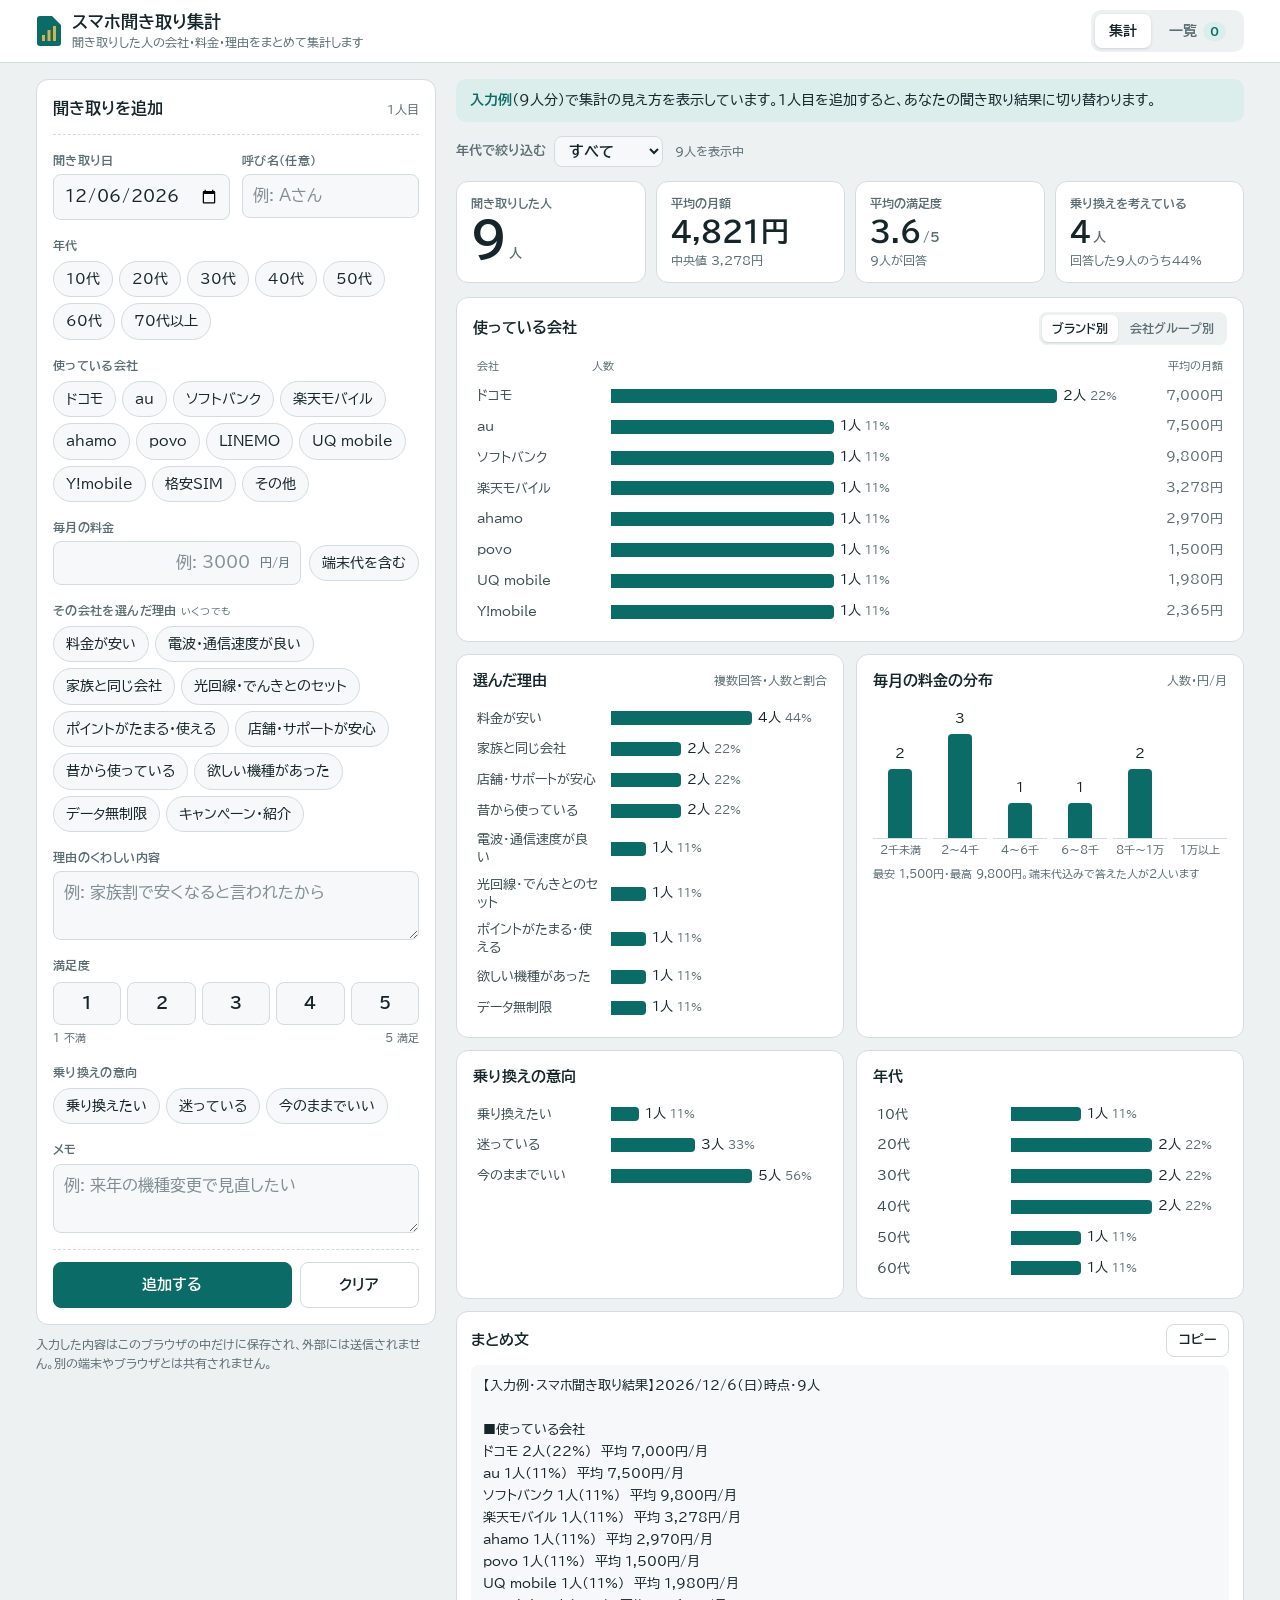
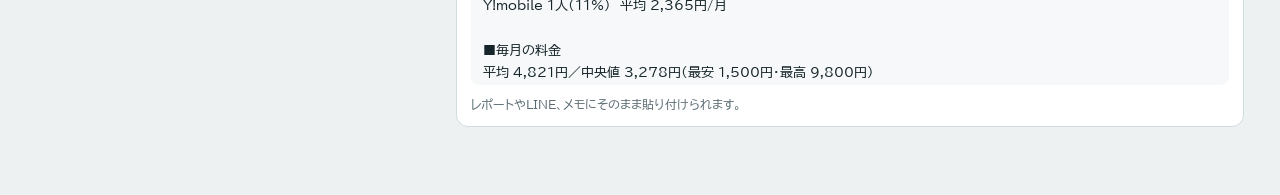
==== public/survey/index.html @ fa485106 "スマホ聞き取り集計ページを追加 聞き取りした人の会社・料金・選んだ理由・満足度・乗り換え意向を 1人ずつ記録し、会社別・理由別・料金分布などを集計するページ。 まとめ文と表計算用のコピーに対応。  C" ====
<!doctype html>
<html lang="ja">
<head>
<meta charset="utf-8">
<meta name="viewport" content="width=device-width, initial-scale=1, viewport-fit=cover">
<title>スマホ聞き取り集計</title>
<meta name="claude:viewport-fit-sides" content="cover">
<link rel="preconnect" href="https://fonts.googleapis.com">
<link rel="preconnect" href="https://fonts.gstatic.com" crossorigin>
<link href="https://fonts.googleapis.com/css2?family=BIZ+UDPGothic:wght@400;700&display=swap" rel="stylesheet">
<style>
  /* レイアウト: 左に聞き取り票（1人ずつ記入）、右に集計。スマホでは「入力・集計・一覧」を切り替え */
  :root {
    --bg: #edf1f2;
    --surface: #ffffff;
    --field: #f6f8f9;
    --ink: #16252a;
    --ink2: #3b4d53;
    --muted: #5b6d73;
    --line: #d2dcdf;
    --accent: #0b6b66;
    --accent-hover: #0f857f;
    --on-accent: #ffffff;
    --accent-soft: #dbeeec;
    --chip: #d6b24c;
    --danger: #b3261e;
    --on-danger: #ffffff;
    --shadow: rgba(10, 30, 35, 0.14);
    --font-body: "BIZ UDPGothic", "Hiragino Sans", "Hiragino Kaku Gothic ProN", "Yu Gothic UI", Meiryo, system-ui, sans-serif;
  }
  @media (prefers-color-scheme: dark) {
    :root:not([data-theme="light"]) {
      --bg: #0e1618;
      --surface: #162125;
      --field: #101a1d;
      --ink: #e2ebed;
      --ink2: #c0cfd2;
      --muted: #93a5aa;
      --line: #2a393e;
      --accent: #52c3b9;
      --accent-hover: #7bd6ce;
      --on-accent: #052421;
      --accent-soft: #173836;
      --chip: #c9a640;
      --danger: #ff8a80;
      --on-danger: #2a0705;
      --shadow: rgba(0, 0, 0, 0.45);
      color-scheme: dark;
    }
  }
  :root[data-theme="dark"] {
    --bg: #0e1618;
    --surface: #162125;
    --field: #101a1d;
    --ink: #e2ebed;
    --ink2: #c0cfd2;
    --muted: #93a5aa;
    --line: #2a393e;
    --accent: #52c3b9;
    --accent-hover: #7bd6ce;
    --on-accent: #052421;
    --accent-soft: #173836;
    --chip: #c9a640;
    --danger: #ff8a80;
    --on-danger: #2a0705;
    --shadow: rgba(0, 0, 0, 0.45);
    color-scheme: dark;
  }

  * { box-sizing: border-box; }
  [hidden] { display: none !important; }
  html { -webkit-text-size-adjust: 100%; }
  body {
    margin: 0;
    background: var(--bg);
    color: var(--ink);
    font-family: var(--font-body);
    font-size: 15px;
    line-height: 1.6;
  }
  body::before {
    content: "";
    position: fixed;
    inset: 0 0 auto;
    height: env(safe-area-inset-top, 0px);
    z-index: 30;
    background: var(--surface);
  }
  button { font: inherit; cursor: pointer; }
  :focus-visible { outline: 2px solid var(--accent); outline-offset: 2px; }

  /* ヘッダー */
  .top {
    position: sticky;
    top: env(safe-area-inset-top, 0px);
    z-index: 20;
    background: var(--surface);
    border-bottom: 1px solid var(--line);
  }
  .top-in, .wrap {
    max-width: 1240px;
    margin: 0 auto;
    padding-left: max(16px, env(safe-area-inset-left, 0px));
    padding-right: max(16px, env(safe-area-inset-right, 0px));
  }
  .top-in { padding-block: 10px; display: flex; align-items: center; justify-content: space-between; flex-wrap: wrap; gap: 8px 16px; }
  .brand { display: flex; align-items: center; gap: 10px; min-width: 0; }
  .brand svg { width: 26px; height: 32px; flex: none; }
  h1 { font-size: 17px; margin: 0; line-height: 1.3; text-wrap: balance; }
  .brand p { margin: 0; font-size: 12px; color: var(--muted); }
  .tabs { display: flex; gap: 4px; padding: 4px; border-radius: 10px; background: var(--bg); }
  .tabs button {
    border: 0;
    background: transparent;
    color: var(--muted);
    font-size: 14px;
    font-weight: 700;
    padding: 6px 14px;
    border-radius: 7px;
    display: flex;
    align-items: center;
    gap: 6px;
  }
  .tabs button[aria-selected="true"] { background: var(--surface); color: var(--ink); box-shadow: 0 1px 3px var(--shadow); }
  .count { font-size: 12px; line-height: 1.6; padding: 0 7px; border-radius: 99px; background: var(--accent-soft); color: var(--accent); font-variant-numeric: tabular-nums; }

  /* 切り替え */
  .wrap { padding-block: 16px 48px; }
  .layout { display: grid; gap: 20px; grid-template-columns: minmax(0, 1fr); align-items: start; }
  .panel { display: none; min-width: 0; }
  body[data-view="form"] #p-form,
  body[data-view="stats"] #p-stats,
  body[data-view="list"] #p-list { display: block; }
  @media (min-width: 900px) {
    .layout { grid-template-columns: 400px minmax(0, 1fr); }
    #p-form { display: block; grid-row: 1 / span 2; }
    #tab-form { display: none; }
  }

  /* 聞き取り票 */
  .sheet {
    background: var(--surface);
    border: 1px solid var(--line);
    border-radius: 12px;
    padding: 16px;
    display: flex;
    flex-direction: column;
    gap: 16px;
  }
  .sheet-h { display: flex; align-items: baseline; justify-content: space-between; gap: 8px; padding-bottom: 12px; border-bottom: 1px dashed var(--line); }
  .sheet-h h2 { font-size: 16px; margin: 0; }
  .hint { font-size: 12px; color: var(--muted); }
  .editing { display: flex; align-items: center; gap: 8px; flex-wrap: wrap; padding: 8px 12px; border-radius: 8px; background: var(--accent-soft); font-size: 13px; }
  .row2 { display: grid; gap: 10px 12px; grid-template-columns: repeat(auto-fit, minmax(140px, 1fr)); }
  .f { display: flex; flex-direction: column; gap: 4px; min-width: 0; }
  .f > span, legend { font-size: 12px; font-weight: 700; color: var(--muted); letter-spacing: 0.03em; }
  legend small { font-weight: 400; margin-left: 4px; }
  input, select, textarea {
    font: inherit;
    font-size: 16px;
    color: var(--ink);
    background: var(--field);
    border: 1px solid var(--line);
    border-radius: 8px;
    padding: 8px 10px;
    width: 100%;
    min-width: 0;
  }
  textarea { resize: vertical; line-height: 1.6; }
  input::placeholder, textarea::placeholder { color: var(--muted); opacity: 0.75; }
  input:focus-visible, select:focus-visible, textarea:focus-visible { outline: 2px solid var(--accent); outline-offset: 0; border-color: var(--accent); }
  .unit { display: flex; align-items: center; flex: 1 1 150px; min-width: 0; background: var(--field); border: 1px solid var(--line); border-radius: 8px; }
  .unit:focus-within { outline: 2px solid var(--accent); border-color: var(--accent); }
  .unit input { border: 0; background: transparent; text-align: right; font-variant-numeric: tabular-nums; }
  .unit input:focus-visible { outline: none; }
  .unit i { font-style: normal; font-size: 12px; color: var(--muted); padding-right: 10px; white-space: nowrap; }
  .fee-row { display: flex; flex-wrap: wrap; align-items: center; gap: 8px; }

  fieldset { border: 0; margin: 0; padding: 0; min-width: 0; }
  legend { padding: 0; margin-bottom: 6px; }
  .chip-row { display: flex; flex-wrap: wrap; gap: 6px; }
  .chip { position: relative; display: inline-flex; }
  .chip input { position: absolute; inset: 0; width: 100%; height: 100%; opacity: 0; margin: 0; cursor: pointer; }
  .chip span {
    display: inline-flex;
    align-items: center;
    gap: 4px;
    padding: 6px 12px;
    border-radius: 99px;
    border: 1px solid var(--line);
    background: var(--field);
    font-size: 14px;
    user-select: none;
  }
  .chip input:checked + span { background: var(--accent); border-color: var(--accent); color: var(--on-accent); }
  .multi .chip input:checked + span::before, .chip.check input:checked + span::before { content: "✓"; font-size: 12px; }
  .chip input:focus-visible + span { outline: 2px solid var(--accent); outline-offset: 2px; }
  .sat-row { display: grid; grid-template-columns: repeat(5, minmax(0, 1fr)); gap: 6px; }
  .sat-row .chip span { width: 100%; justify-content: center; border-radius: 8px; padding: 8px 0; font-size: 16px; font-weight: 700; font-variant-numeric: tabular-nums; }
  .sat-scale { display: flex; justify-content: space-between; font-size: 11px; color: var(--muted); margin-top: 4px; }

  .form-act { display: grid; grid-template-columns: 2fr 1fr; gap: 8px; padding-top: 12px; border-top: 1px dashed var(--line); }
  .btn {
    border: 1px solid var(--line);
    background: var(--surface);
    color: var(--ink);
    font-size: 15px;
    font-weight: 700;
    padding: 10px 14px;
    border-radius: 8px;
    white-space: nowrap;
  }
  .btn.primary { background: var(--accent); border-color: var(--accent); color: var(--on-accent); }
  .btn.small { font-size: 13px; padding: 5px 12px; }
  .btn.confirm { background: var(--danger); border-color: var(--danger); color: var(--on-danger); }
  .btn:disabled { opacity: 0.5; cursor: not-allowed; }
  .tiny { margin: 10px 0 0; font-size: 12px; color: var(--muted); }

  /* 集計 */
  .note { display: flex; align-items: center; flex-wrap: wrap; gap: 8px 12px; margin-bottom: 14px; padding: 10px 14px; border-radius: 10px; background: var(--accent-soft); font-size: 14px; }
  .note b { color: var(--accent); }
  .filters { display: flex; flex-wrap: wrap; align-items: center; gap: 8px 12px; margin-bottom: 14px; }
  .filters label { display: flex; align-items: center; gap: 8px; font-size: 13px; font-weight: 700; color: var(--muted); }
  .filters select { width: auto; padding: 6px 10px; font-size: 15px; }
  .kpis { display: grid; gap: 10px; grid-template-columns: repeat(4, minmax(0, 1fr)); margin-bottom: 14px; }
  @media (max-width: 640px) { .kpis { grid-template-columns: repeat(2, minmax(0, 1fr)); } }
  .kpi { background: var(--surface); border: 1px solid var(--line); border-radius: 12px; padding: 12px 14px; display: flex; flex-direction: column; gap: 2px; min-width: 0; }
  .kpi > span { font-size: 12px; font-weight: 700; color: var(--muted); }
  .kpi b { font-size: 28px; line-height: 1.2; font-weight: 700; }
  .kpi b small { font-size: 13px; color: var(--muted); margin-left: 2px; }
  .kpi.hero b { font-size: 48px; line-height: 1.05; }
  .kpi > small { font-size: 12px; color: var(--muted); }

  .cards { display: grid; gap: 12px; grid-template-columns: repeat(2, minmax(0, 1fr)); }
  @media (max-width: 760px) { .cards { grid-template-columns: minmax(0, 1fr); } }
  .card { background: var(--surface); border: 1px solid var(--line); border-radius: 12px; padding: 14px 16px 16px; min-width: 0; }
  .card.wide { grid-column: 1 / -1; }
  .card-h { display: flex; align-items: center; justify-content: space-between; flex-wrap: wrap; gap: 6px 12px; margin-bottom: 12px; }
  .card-h h2 { font-size: 15px; margin: 0; }
  .seg { display: flex; padding: 3px; gap: 2px; border-radius: 8px; background: var(--bg); }
  .seg button { border: 0; background: transparent; color: var(--muted); font-size: 12px; font-weight: 700; padding: 4px 10px; border-radius: 6px; }
  .seg button[aria-pressed="true"] { background: var(--surface); color: var(--ink); box-shadow: 0 1px 2px var(--shadow); }

  /* 横棒グラフ */
  .bars { display: flex; flex-direction: column; gap: 4px; }
  .bar-row {
    display: grid;
    grid-template-columns: minmax(5.5em, 9.5em) minmax(0, 1fr);
    align-items: center;
    gap: 10px;
    padding: 3px 4px;
    border-radius: 6px;
    font-size: 13px;
  }
  .bars.has-x .bar-row { grid-template-columns: minmax(5.5em, 9.5em) minmax(0, 1fr) 6.5em; }
  .bar-row:hover, .bar-row:focus-visible { background: var(--bg); }
  .bar-row:hover .bf, .bar-row:focus-visible .bf { background: var(--accent-hover); }
  .bl { color: var(--ink2); overflow-wrap: anywhere; line-height: 1.35; }
  .bt { display: flex; align-items: center; gap: 6px; min-width: 0; }
  .bf { height: 14px; min-width: 2px; border-radius: 0 4px 4px 0; background: var(--accent); flex: none; }
  .bv { font-variant-numeric: tabular-nums; white-space: nowrap; color: var(--ink); }
  .bv small { color: var(--muted); margin-left: 4px; }
  .bx { text-align: right; font-variant-numeric: tabular-nums; color: var(--muted); white-space: nowrap; }
  .bars-head { display: grid; grid-template-columns: minmax(5.5em, 9.5em) minmax(0, 1fr) 6.5em; gap: 10px; padding: 0 4px 4px; font-size: 11px; color: var(--muted); }
  .bars-head span:last-child { text-align: right; }
  .bl .sub { display: none; font-size: 11px; color: var(--muted); font-variant-numeric: tabular-nums; }
  @media (max-width: 560px) {
    .bars.has-x .bar-row, .bars-head { grid-template-columns: minmax(5.5em, 8em) minmax(0, 1fr); }
    .bx, .bars-head span:last-child { display: none; }
    .bl .sub { display: block; }
  }
  .none { font-size: 13px; color: var(--muted); margin: 4px 0; }

  /* 縦棒（料金の分布） */
  .cols { display: grid; grid-template-columns: repeat(6, minmax(0, 1fr)); gap: 6px; }
  .col { display: flex; flex-direction: column; align-items: stretch; border-radius: 6px; padding-top: 2px; }
  .col:hover, .col:focus-visible { background: var(--bg); }
  .col:hover .cf, .col:focus-visible .cf { background: var(--accent-hover); }
  .cplot { height: 132px; display: flex; flex-direction: column; justify-content: flex-end; align-items: center; gap: 4px; border-bottom: 1px solid var(--line); }
  .cv { font-size: 13px; font-variant-numeric: tabular-nums; }
  .cf { width: min(24px, 70%); border-radius: 4px 4px 0 0; background: var(--accent); }
  .cl { font-size: 11px; color: var(--muted); text-align: center; padding: 4px 0 2px; line-height: 1.3; font-variant-numeric: tabular-nums; }
  .axis-note { margin: 6px 0 0; font-size: 11px; color: var(--muted); }

  .textbox { margin-top: 12px; background: var(--surface); border: 1px solid var(--line); border-radius: 12px; padding: 12px 14px; }
  .tb-h { display: flex; align-items: center; justify-content: space-between; gap: 8px; }
  .tb-h h2 { font-size: 15px; margin: 0; }
  #report {
    margin: 8px 0 0;
    padding: 10px 12px;
    border-radius: 8px;
    background: var(--field);
    font-family: var(--font-body);
    font-size: 13px;
    line-height: 1.7;
    font-variant-numeric: tabular-nums;
    white-space: pre-wrap;
    overflow-wrap: anywhere;
    max-height: 320px;
    overflow-y: auto;
  }
  .loading { opacity: 0.55; }

  /* 一覧 */
  .list-h { display: flex; flex-wrap: wrap; gap: 8px; margin-bottom: 12px; }
  .list-h input { flex: 1 1 220px; }
  #list { display: grid; gap: 10px; grid-template-columns: repeat(auto-fill, minmax(min(100%, 300px), 1fr)); }
  .item { background: var(--surface); border: 1px solid var(--line); border-radius: 12px; padding: 12px 14px; display: flex; flex-direction: column; gap: 6px; min-width: 0; }
  .item.active { border-color: var(--accent); box-shadow: 0 0 0 1px var(--accent); }
  .item-top { display: flex; flex-wrap: wrap; align-items: baseline; gap: 2px 10px; }
  .item-top b { font-size: 15px; overflow-wrap: anywhere; }
  .item-top span { font-size: 12px; color: var(--muted); }
  .item-co { font-size: 14px; overflow-wrap: anywhere; }
  .item-co b { font-size: 17px; font-variant-numeric: tabular-nums; }
  .item-co small { color: var(--muted); }
  .tags { display: flex; flex-wrap: wrap; gap: 4px; }
  .tag { font-size: 12px; padding: 1px 8px; border-radius: 99px; background: var(--accent-soft); color: var(--accent); }
  .item-memo { margin: 0; font-size: 13px; color: var(--ink2); overflow-wrap: anywhere; }
  .item-act { display: flex; align-items: center; justify-content: flex-end; gap: 8px; margin-top: 2px; padding-top: 8px; border-top: 1px dashed var(--line); }
  .item-act .meta { margin-right: auto; font-size: 12px; color: var(--muted); }
  .empty { padding: 28px 16px; text-align: center; color: var(--muted); background: var(--surface); border: 1px dashed var(--line); border-radius: 12px; }
  .empty b { display: block; color: var(--ink); margin-bottom: 4px; }

  /* ツールチップ・トースト */
  .tip {
    position: fixed;
    z-index: 50;
    pointer-events: none;
    background: var(--surface);
    color: var(--ink);
    border: 1px solid var(--line);
    box-shadow: 0 6px 20px var(--shadow);
    border-radius: 8px;
    padding: 6px 10px;
    font-size: 12px;
    max-width: 260px;
  }
  .tip b { display: block; font-size: 14px; }
  .tip span { color: var(--muted); }
  .toast {
    position: fixed;
    left: 50%;
    bottom: calc(24px + env(safe-area-inset-bottom, 0px));
    z-index: 40;
    max-width: calc(100% - 32px);
    padding: 10px 16px;
    border-radius: 8px;
    background: var(--ink);
    color: var(--surface);
    font-size: 14px;
    text-align: center;
    opacity: 0;
    transform: translate(-50%, 12px);
    transition: opacity 0.2s, transform 0.2s;
    pointer-events: none;
  }
  .toast.show { opacity: 1; transform: translate(-50%, 0); }
  @media (prefers-reduced-motion: reduce) {
    * { transition: none !important; scroll-behavior: auto !important; }
  }
</style>
</head>
<body data-view="form">
<header class="top">
  <div class="top-in">
    <div class="brand">
      <svg viewBox="0 0 26 32" aria-hidden="true">
        <path d="M1 4a3 3 0 0 1 3-3h12l9 9v18a3 3 0 0 1-3 3H4a3 3 0 0 1-3-3z" fill="var(--accent)"/>
        <rect x="6" y="20" width="3" height="6" fill="var(--chip)"/>
        <rect x="11.5" y="15" width="3" height="11" fill="var(--chip)"/>
        <rect x="17" y="11" width="3" height="15" fill="var(--chip)"/>
      </svg>
      <div>
        <h1>スマホ聞き取り集計</h1>
        <p>聞き取りした人の会社・料金・理由をまとめて集計します</p>
      </div>
    </div>
    <nav class="tabs" role="tablist" aria-label="表示の切り替え">
      <button type="button" id="tab-form" role="tab" aria-selected="true" data-view="form">入力</button>
      <button type="button" id="tab-stats" role="tab" aria-selected="false" data-view="stats">集計</button>
      <button type="button" id="tab-list" role="tab" aria-selected="false" data-view="list">一覧 <span class="count" id="listCount">0</span></button>
    </nav>
  </div>
</header>

<div class="wrap">
  <div class="layout">
    <section id="p-form" class="panel" aria-label="聞き取りの入力">
      <form id="form" class="sheet" autocomplete="off" novalidate>
        <div class="sheet-h"><h2 id="formTitle">聞き取りを追加</h2><span class="hint" id="formNo">1人目</span></div>
        <div class="editing" id="editing" hidden><span id="editingText">編集中</span><button type="button" class="btn small" id="cancelEdit">編集をやめる</button></div>
        <div class="row2">
          <label class="f"><span>聞き取り日</span><input type="date" id="a-date"></label>
          <label class="f"><span>呼び名（任意）</span><input id="a-nick" placeholder="例: Aさん"></label>
        </div>
        <fieldset id="q-age" data-single><legend>年代</legend><div class="chip-row"></div></fieldset>
        <fieldset id="q-company" data-single><legend>使っている会社</legend><div class="chip-row"></div></fieldset>
        <label class="f" id="otherWrap" hidden><span>会社名</span><input id="a-other" placeholder="例: IIJmio、mineo"></label>
        <div class="f"><span>毎月の料金</span>
          <div class="fee-row">
            <span class="unit"><input id="a-fee" inputmode="numeric" placeholder="例: 3000" aria-label="毎月の料金"><i>円/月</i></span>
            <label class="chip check"><input type="checkbox" id="a-dev"><span>端末代を含む</span></label>
          </div>
        </div>
        <fieldset id="q-reasons" class="multi"><legend>その会社を選んだ理由<small>いくつでも</small></legend><div class="chip-row"></div></fieldset>
        <label class="f"><span>理由のくわしい内容</span><textarea id="a-reasonText" rows="2" placeholder="例: 家族割で安くなると言われたから"></textarea></label>
        <fieldset id="q-sat" data-single><legend>満足度</legend><div class="sat-row"></div><div class="sat-scale"><span>1 不満</span><span>5 満足</span></div></fieldset>
        <fieldset id="q-intent" data-single><legend>乗り換えの意向</legend><div class="chip-row"></div></fieldset>
        <label class="f"><span>メモ</span><textarea id="a-memo" rows="2" placeholder="例: 来年の機種変更で見直したい"></textarea></label>
        <div class="form-act">
          <button type="submit" class="btn primary" id="submit">追加する</button>
          <button type="button" class="btn" id="reset">クリア</button>
        </div>
      </form>
      <p class="tiny" id="storeNote">保存先を確認しています…</p>
    </section>

    <section id="p-stats" class="panel" aria-label="集計">
      <div class="note" id="sampleNote" hidden><span><b>入力例</b>（9人分）で集計の見え方を表示しています。1人目を追加すると、あなたの聞き取り結果に切り替わります。</span></div>
      <div class="filters">
        <label for="fAge">年代で絞り込む
          <select id="fAge"><option value="">すべて</option></select>
        </label>
        <span class="hint" id="fNote"></span>
      </div>
      <div id="statsBody">
        <div class="kpis">
          <div class="kpi hero"><span>聞き取りした人</span><b><span id="kN">0</span><small>人</small></b></div>
          <div class="kpi"><span>平均の月額</span><b id="kAvg">–</b><small id="kMed">中央値 –</small></div>
          <div class="kpi"><span>平均の満足度</span><b id="kSat">–</b><small id="kSatN">5段階</small></div>
          <div class="kpi"><span>乗り換えを考えている</span><b id="kMove">–</b><small id="kMoveN">「乗り換えたい」「迷っている」</small></div>
        </div>
        <div class="cards">
          <article class="card wide">
            <div class="card-h">
              <h2>使っている会社</h2>
              <div class="seg" role="group" aria-label="会社のまとめ方">
                <button type="button" data-group="brand" aria-pressed="true">ブランド別</button>
                <button type="button" data-group="group" aria-pressed="false">会社グループ別</button>
              </div>
            </div>
            <div id="cCo" class="bars has-x"></div>
          </article>
          <article class="card">
            <div class="card-h"><h2>選んだ理由</h2><span class="hint">複数回答・人数と割合</span></div>
            <div id="cReason" class="bars"></div>
          </article>
          <article class="card">
            <div class="card-h"><h2>毎月の料金の分布</h2><span class="hint">人数・円/月</span></div>
            <div id="cFee" class="cols"></div>
            <p class="axis-note" id="feeNote"></p>
          </article>
          <article class="card">
            <div class="card-h"><h2>乗り換えの意向</h2></div>
            <div id="cIntent" class="bars"></div>
          </article>
          <article class="card">
            <div class="card-h"><h2>年代</h2></div>
            <div id="cAge" class="bars"></div>
          </article>
        </div>
      </div>
      <div class="textbox">
        <div class="tb-h"><h2>まとめ文</h2><button type="button" class="btn small" id="copyReport">コピー</button></div>
        <pre id="report"></pre>
        <p class="tiny">レポートやLINE、メモにそのまま貼り付けられます。</p>
      </div>
    </section>

    <section id="p-list" class="panel" aria-label="聞き取りの一覧">
      <div class="list-h">
        <input id="q" type="search" placeholder="会社・理由・メモで検索" aria-label="一覧を検索">
        <button type="button" class="btn" id="copyTsv">表計算用にコピー</button>
      </div>
      <div id="list"></div>
      <p class="tiny">「表計算用にコピー」は表示中の一覧をコピーします。Excelやスプレッドシートにそのまま貼り付けられます。</p>
    </section>
  </div>
</div>

<div class="tip" id="tip" hidden></div>
<div class="toast" id="toast" role="status" aria-live="polite"></div>

<script>
(() => {
  const K_LOCAL = "phoneSurvey.answers";

  const AGES = ["10代", "20代", "30代", "40代", "50代", "60代", "70代以上"];
  const COMPANIES = ["ドコモ", "au", "ソフトバンク", "楽天モバイル", "ahamo", "povo", "LINEMO", "UQ mobile", "Y!mobile", "格安SIM", "その他"];
  const NEEDS_NAME = ["格安SIM", "その他"];
  const GROUP_OF = {
    "ドコモ": "ドコモ系", "ahamo": "ドコモ系",
    "au": "au系", "povo": "au系", "UQ mobile": "au系",
    "ソフトバンク": "ソフトバンク系", "LINEMO": "ソフトバンク系", "Y!mobile": "ソフトバンク系",
    "楽天モバイル": "楽天モバイル",
  };
  const GROUP_NOTE = { "ドコモ系": "ドコモ・ahamo", "au系": "au・povo・UQ mobile", "ソフトバンク系": "ソフトバンク・LINEMO・Y!mobile" };
  const REASONS = ["料金が安い", "電波・通信速度が良い", "家族と同じ会社", "光回線・でんきとのセット", "ポイントがたまる・使える", "店舗・サポートが安心", "昔から使っている", "欲しい機種があった", "データ無制限", "キャンペーン・紹介"];
  const INTENTS = ["乗り換えたい", "迷っている", "今のままでいい"];
  const BUCKETS = [
    { max: 2000, label: "〜1,999円", short: "2千未満" },
    { max: 4000, label: "2,000〜3,999円", short: "2〜4千" },
    { max: 6000, label: "4,000〜5,999円", short: "4〜6千" },
    { max: 8000, label: "6,000〜7,999円", short: "6〜8千" },
    { max: 10000, label: "8,000〜9,999円", short: "8千〜1万" },
    { max: Infinity, label: "1万円以上", short: "1万以上" },
  ];
  const WEEK = "日月火水木金土";

  const $ = (s) => document.querySelector(s);
  const esc = (s) => String(s ?? "").replace(/[&<>"']/g, (c) => ({ "&": "&amp;", "<": "&lt;", ">": "&gt;", '"': "&quot;", "'": "&#39;" })[c]);
  const pad = (n) => String(n).padStart(2, "0");
  // 全角数字・カンマ・「円」などが混ざっていても数値として読む
  const half = (s) => String(s ?? "").replace(/[０-９．]/g, (c) => String.fromCharCode(c.charCodeAt(0) - 0xfee0));
  const num = (s) => { const n = parseFloat(half(s).replace(/[^\d.]/g, "")); return Number.isFinite(n) ? n : 0; };
  const yen = (n) => Math.round(n).toLocaleString("ja-JP") + "円";
  const pct = (n, total) => (total ? Math.round((n / total) * 100) : 0) + "%";
  const today = () => { const d = new Date(); return `${d.getFullYear()}-${pad(d.getMonth() + 1)}-${pad(d.getDate())}`; };
  const fmtDate = (s, withYear = true) => {
    const m = /^(\d{4})-(\d{2})-(\d{2})$/.exec(s || "");
    if (!m) return s || "";
    const d = new Date(+m[1], m[2] - 1, +m[3]);
    return `${withYear ? m[1] + "/" : ""}${+m[2]}/${+m[3]}（${WEEK[d.getDay()]}）`;
  };

  const blank = () => ({ id: "", date: today(), nick: "", age: "", company: "", companyOther: "", fee: "", devIncl: false, reasons: [], reasonText: "", sat: 0, intent: "", memo: "", createdAt: 0, updatedAt: 0 });
  // 共有データは信用しない: 形をそろえてから使う
  const norm = (a) => {
    const o = { ...blank(), ...(a && typeof a === "object" ? a : {}) };
    for (const k of ["id", "date", "nick", "age", "company", "companyOther", "fee", "reasonText", "intent", "memo"]) o[k] = String(o[k] ?? "");
    o.reasons = Array.isArray(o.reasons) ? o.reasons.filter((r) => typeof r === "string") : [];
    o.sat = Math.max(0, Math.min(5, Math.round(Number(o.sat) || 0)));
    o.devIncl = !!o.devIncl;
    o.createdAt = Number(o.createdAt) || 0;
    o.updatedAt = Number(o.updatedAt) || 0;
    return o;
  };
  const coName = (a) => (NEEDS_NAME.includes(a.company) && a.companyOther ? `${a.company}（${a.companyOther}）` : a.company);

  const SAMPLE = [
    { age: "20代", company: "楽天モバイル", fee: "3278", reasons: ["料金が安い", "データ無制限"], sat: 4, intent: "今のままでいい", reasonText: "動画をよく見るので無制限がいい" },
    { age: "40代", company: "ドコモ", fee: "8800", devIncl: true, reasons: ["電波・通信速度が良い", "家族と同じ会社"], sat: 3, intent: "迷っている" },
    { age: "30代", company: "ahamo", fee: "2970", reasons: ["料金が安い"], sat: 5, intent: "今のままでいい" },
    { age: "50代", company: "au", fee: "7500", reasons: ["光回線・でんきとのセット", "昔から使っている"], sat: 3, intent: "迷っている", reasonText: "セット割があるのでなかなか変えられない" },
    { age: "20代", company: "Y!mobile", fee: "2365", reasons: ["料金が安い", "店舗・サポートが安心"], sat: 4, intent: "今のままでいい" },
    { age: "60代", company: "ドコモ", fee: "5200", reasons: ["店舗・サポートが安心", "昔から使っている"], sat: 4, intent: "今のままでいい", reasonText: "わからないことを店で聞ける" },
    { age: "10代", company: "UQ mobile", fee: "1980", reasons: ["家族と同じ会社"], sat: 3, intent: "迷っている" },
    { age: "30代", company: "ソフトバンク", fee: "9800", devIncl: true, reasons: ["欲しい機種があった", "ポイントがたまる・使える"], sat: 2, intent: "乗り換えたい", reasonText: "端末代込みで高いので見直したい" },
    { age: "40代", company: "povo", fee: "1500", reasons: ["料金が安い"], sat: 4, intent: "今のままでいい" },
  ].map((a, i) => norm({ ...a, id: "sample" + i, date: today() }));

  // ── 保存先: claude.ai 上では共有データベース、それ以外はこのブラウザ ──
  let mode = "local";
  let col = null;
  let readOnly = false;
  let loaded = false;
  let answers = [];

  function readLocal() {
    try {
      const v = JSON.parse(localStorage.getItem(K_LOCAL));
      return Array.isArray(v) ? v.map(norm).filter((a) => a.id) : [];
    } catch (e) { return []; }
  }
  function writeLocal(list) {
    try { localStorage.setItem(K_LOCAL, JSON.stringify(list)); return true; } catch (e) { return false; }
  }
  function startLocal() {
    mode = "local";
    answers = readLocal();
    loaded = true;
    $("#storeNote").textContent = "入力した内容はこのブラウザの中だけに保存され、外部には送信されません。別の端末やブラウザとは共有されません。";
    renderAll();
  }
  async function connect() {
    const host = window.claude && typeof window.claude.use === "function";
    if (!host) { startLocal(); return; }
    let db = null;
    try { db = await window.claude.use("db"); } catch (e) { db = null; }
    if (!db) { startLocal(); return; }
    mode = "db";
    col = db.collection("answers");
    $("#storeNote").textContent = "入力した内容はこのページに保存されます。このページを共有した人も、同じ聞き取り結果を見たり追加したりできます。";
    col.onSnapshot(
      (snap) => {
        answers = snap.docs.filter((d) => d.exists).map((d) => norm({ ...d.data(), id: d.id }));
        loaded = true;
        renderAll();
      },
      () => {
        readOnly = true;
        loaded = true;
        renderAll();
        toast("データの読み込みが止まりました。ページを開き直してください");
      },
    );
  }

  async function put(a) {
    if (mode === "db") {
      const body = { ...a };
      delete body.id;
      const write = () => col.doc(a.id).set(body);
      try {
        await write();
      } catch (e) {
        if (e && e.code === "unavailable") {
          await new Promise((r) => setTimeout(r, 600 + Math.random() * 600));
          await write();
        } else {
          throw e;
        }
      }
      return;
    }
    const next = answers.filter((x) => x.id !== a.id).concat([a]);
    if (!writeLocal(next)) throw { code: "local" };
    answers = next;
    renderAll();
  }
  async function remove(id) {
    if (mode === "db") { await col.doc(id).delete(); return; }
    const next = answers.filter((x) => x.id !== id);
    if (!writeLocal(next)) throw { code: "local" };
    answers = next;
    renderAll();
  }
  function saveError(e) {
    const code = e && e.code;
    if (code === "invalid_argument" || code === "not_granted") {
      readOnly = true;
      renderAll();
      toast("このページでは追加・変更する権限がありません（見るだけ）");
    } else if (code === "quota_exceeded") {
      toast("保存できる件数の上限です。不要な聞き取りを削除してください");
    } else if (code === "local") {
      toast("このブラウザでは保存できません（プライベートモードなど）");
    } else {
      toast("保存できませんでした。少し待ってからもう一度押してください");
    }
  }

  // ── 入力フォーム ──
  const chip = (group, v, i, label = v) => `<label class="chip"><input type="checkbox" id="${group}-${i}" value="${esc(v)}"><span>${esc(label)}</span></label>`;
  $("#q-age .chip-row").innerHTML = AGES.map((v, i) => chip("age", v, i)).join("");
  $("#q-company .chip-row").innerHTML = COMPANIES.map((v, i) => chip("co", v, i)).join("");
  $("#q-reasons .chip-row").innerHTML = REASONS.map((v, i) => chip("rs", v, i)).join("");
  $("#q-sat .sat-row").innerHTML = [1, 2, 3, 4, 5].map((v, i) => chip("sat", String(v), i)).join("");
  $("#q-intent .chip-row").innerHTML = INTENTS.map((v, i) => chip("it", v, i)).join("");
  $("#fAge").innerHTML += AGES.map((v) => `<option>${v}</option>`).join("");

  const picked = (id) => [...document.querySelectorAll(`#${id} input:checked`)].map((c) => c.value);
  const setPicked = (id, values) => document.querySelectorAll(`#${id} input`).forEach((c) => { c.checked = values.includes(c.value); });
  let editingId = "";

  function readForm() {
    return {
      date: $("#a-date").value,
      nick: $("#a-nick").value.trim(),
      age: picked("q-age")[0] || "",
      company: picked("q-company")[0] || "",
      companyOther: $("#a-other").value.trim(),
      fee: $("#a-fee").value.trim() ? String(num($("#a-fee").value)) : "",
      devIncl: $("#a-dev").checked,
      reasons: picked("q-reasons"),
      reasonText: $("#a-reasonText").value.trim(),
      sat: Number(picked("q-sat")[0] || 0),
      intent: picked("q-intent")[0] || "",
      memo: $("#a-memo").value.trim(),
    };
  }
  function fillForm(a) {
    $("#a-date").value = a.date || today();
    $("#a-nick").value = a.nick;
    setPicked("q-age", [a.age]);
    setPicked("q-company", [a.company]);
    $("#a-other").value = a.companyOther;
    $("#a-fee").value = a.fee;
    $("#a-dev").checked = a.devIncl;
    setPicked("q-reasons", a.reasons);
    $("#a-reasonText").value = a.reasonText;
    setPicked("q-sat", a.sat ? [String(a.sat)] : []);
    setPicked("q-intent", [a.intent]);
    $("#a-memo").value = a.memo;
    syncOther();
  }
  function syncOther() {
    $("#otherWrap").hidden = !NEEDS_NAME.includes(picked("q-company")[0]);
  }
  function resetForm() {
    const keepDate = $("#a-date").value || today();
    editingId = "";
    fillForm({ ...blank(), date: keepDate });
    renderFormHead();
  }
  function renderFormHead() {
    const editing = answers.find((a) => a.id === editingId);
    if (editingId && !editing) editingId = "";
    $("#editing").hidden = !editingId;
    $("#formTitle").textContent = editingId ? "聞き取りを編集" : "聞き取りを追加";
    $("#submit").textContent = editingId ? "変更を保存" : "追加する";
    $("#formNo").textContent = editingId ? "" : `${answers.length + 1}人目`;
    if (editing) $("#editingText").textContent = `${editing.nick || "名前なし"}・${coName(editing) || "会社未回答"} を編集中`;
    $("#submit").disabled = readOnly;
  }

  const form = $("#form");
  form.addEventListener("change", (e) => {
    const fs = e.target.closest("fieldset[data-single]");
    if (fs && e.target.checked) fs.querySelectorAll("input").forEach((c) => { if (c !== e.target) c.checked = false; });
    if (e.target.closest("#q-company")) syncOther();
    if (e.target.id === "a-fee" && /[0-9０-９]/.test(e.target.value)) e.target.value = String(num(e.target.value));
  });
  form.addEventListener("submit", async (e) => {
    e.preventDefault();
    if (readOnly) { toast("このページでは追加・変更する権限がありません（見るだけ）"); return; }
    const v = readForm();
    if (!v.company && !v.fee) { toast("「使っている会社」か「毎月の料金」を入れてください"); return; }
    const now = Date.now();
    const old = answers.find((a) => a.id === editingId);
    const a = norm({
      ...v,
      id: old ? old.id : "a" + now.toString(36) + Math.random().toString(36).slice(2, 7),
      createdAt: old ? old.createdAt : now,
      updatedAt: now,
    });
    const btn = $("#submit");
    btn.disabled = true;
    try {
      await put(a);
      const wasEdit = !!old;
      resetForm();
      toast(wasEdit ? "変更を保存しました" : `追加しました（全${answers.length + (mode === "db" && !answers.some((x) => x.id === a.id) ? 1 : 0)}人）`);
      if (!wasEdit) window.scrollTo({ top: 0 });
    } catch (err) {
      saveError(err);
    } finally {
      btn.disabled = readOnly;
    }
  });
  $("#reset").addEventListener("click", resetForm);
  $("#cancelEdit").addEventListener("click", () => { resetForm(); renderList(); });

  // ── 集計 ──
  let groupMode = "brand";
  const ageFilter = () => $("#fAge").value;
  const showingSample = () => loaded && answers.length === 0;
  const source = () => {
    const base = showingSample() ? SAMPLE : answers;
    const age = ageFilter();
    return age ? base.filter((a) => a.age === age) : base;
  };

  function calc(list) {
    const n = list.length;
    const fees = list.map((a) => num(a.fee)).filter((f) => f > 0).sort((x, y) => x - y);
    const sum = fees.reduce((s, f) => s + f, 0);
    const avg = fees.length ? sum / fees.length : 0;
    const mid = fees.length >> 1;
    const med = fees.length ? (fees.length % 2 ? fees[mid] : (fees[mid - 1] + fees[mid]) / 2) : 0;
    const sats = list.map((a) => a.sat).filter((s) => s >= 1);
    const keyOf = (a) => (!a.company ? "未回答" : groupMode === "group" ? GROUP_OF[a.company] || a.company : a.company);
    const coMap = new Map();
    for (const a of list) {
      const k = keyOf(a);
      if (!coMap.has(k)) coMap.set(k, []);
      coMap.get(k).push(a);
    }
    const order = (k) => { const i = COMPANIES.indexOf(k); return i < 0 ? 99 : i; };
    const co = [...coMap.entries()].map(([key, rows]) => {
      const f = rows.map((a) => num(a.fee)).filter((x) => x > 0);
      const rc = REASONS.map((r) => [r, rows.filter((a) => a.reasons.includes(r)).length]).filter(([, c]) => c).sort((x, y) => y[1] - x[1]);
      const others = [...new Set(rows.map((a) => a.companyOther).filter(Boolean))];
      return { key, count: rows.length, feeAvg: f.length ? f.reduce((s, x) => s + x, 0) / f.length : 0, topReason: rc[0] ? rc[0][0] : "", others };
    }).sort((x, y) => y.count - x.count || (x.key === "未回答") - (y.key === "未回答") || order(x.key) - order(y.key));
    const reasons = REASONS.map((r) => ({ key: r, count: list.filter((a) => a.reasons.includes(r)).length })).filter((r) => r.count).sort((x, y) => y.count - x.count);
    const buckets = BUCKETS.map((b, i) => ({ ...b, count: fees.filter((f) => f < b.max && f >= (i ? BUCKETS[i - 1].max : 0)).length }));
    const intents = INTENTS.map((k) => ({ key: k, count: list.filter((a) => a.intent === k).length }));
    const ages = AGES.map((k) => ({ key: k, count: list.filter((a) => a.age === k).length }));
    return {
      n, fees, avg, med, co, reasons, buckets, intents, ages,
      sat: sats.length ? sats.reduce((s, x) => s + x, 0) / sats.length : 0,
      satN: sats.length,
      intentN: intents.reduce((s, x) => s + x.count, 0),
      move: intents[0].count + intents[1].count,
      devIncl: list.filter((a) => a.devIncl && num(a.fee) > 0).length,
    };
  }

  function barRows(rows, total, opts = {}) {
    const max = Math.max(1, ...rows.map((r) => r.count));
    return rows.map((r) => {
      const w = r.count / max;
      return `<div class="bar-row" tabindex="0" data-tv="${esc(`${r.count}人（${pct(r.count, total)}）`)}" data-tl="${esc(r.tip || r.key)}">
        <span class="bl">${esc(r.key)}${opts.x ? `<span class="sub">平均 ${esc(r.x)}</span>` : ""}</span>
        <span class="bt"><span class="bf" style="width:calc((100% - 5.5em) * ${w.toFixed(4)})"></span><span class="bv">${r.count}人<small>${pct(r.count, total)}</small></span></span>
        ${opts.x ? `<span class="bx">${esc(r.x)}</span>` : ""}
      </div>`;
    }).join("");
  }

  function renderStats() {
    const sample = showingSample();
    $("#sampleNote").hidden = !sample;
    $("#statsBody").classList.toggle("loading", !loaded);
    const list = source();
    const s = calc(list);
    const age = ageFilter();
    $("#fNote").textContent = loaded ? (age ? `${age}の ${s.n}人を表示中` : `${s.n}人を表示中`) : "読み込み中…";

    $("#kN").textContent = s.n;
    $("#kAvg").textContent = s.fees.length ? yen(s.avg) : "–";
    $("#kMed").textContent = s.fees.length ? `中央値 ${yen(s.med)}` : "料金の回答なし";
    $("#kSat").innerHTML = s.satN ? `${s.sat.toFixed(1)}<small>/5</small>` : "–";
    $("#kSatN").textContent = s.satN ? `${s.satN}人が回答` : "5段階";
    $("#kMove").innerHTML = s.intentN ? `${s.move}<small>人</small>` : "–";
    $("#kMoveN").textContent = s.intentN ? `回答した${s.intentN}人のうち${pct(s.move, s.intentN)}` : "「乗り換えたい」「迷っている」";

    $("#cCo").innerHTML = s.co.length
      ? `<div class="bars-head"><span>会社</span><span>人数</span><span>平均の月額</span></div>` + barRows(s.co.map((c) => ({
        ...c,
        x: c.feeAvg ? yen(c.feeAvg) : "–",
        tip: [c.key, GROUP_NOTE[c.key] && `（${GROUP_NOTE[c.key]}）`, c.others.length && `：${c.others.join("・")}`].filter(Boolean).join("")
          + (c.feeAvg ? ` / 平均 ${yen(c.feeAvg)}` : "") + (c.topReason ? ` / 多い理由: ${c.topReason}` : ""),
      })), s.n, { x: true })
      : `<p class="none">まだ回答がありません</p>`;
    $("#cReason").innerHTML = s.reasons.length ? barRows(s.reasons, s.n) : `<p class="none">理由の回答がありません</p>`;
    $("#cIntent").innerHTML = s.intentN ? barRows(s.intents, s.intentN) : `<p class="none">乗り換えの意向の回答がありません</p>`;
    $("#cAge").innerHTML = s.ages.some((x) => x.count) ? barRows(s.ages.filter((x) => x.count), s.n) : `<p class="none">年代の回答がありません</p>`;

    const bmax = Math.max(1, ...s.buckets.map((b) => b.count));
    $("#cFee").innerHTML = s.buckets.map((b) => `<div class="col" tabindex="0" data-tv="${b.count}人（${pct(b.count, s.fees.length)}）" data-tl="${esc(b.label)}">
        <div class="cplot"><span class="cv">${b.count || ""}</span><span class="cf" style="height:${Math.round((b.count / bmax) * 104)}px"></span></div>
        <div class="cl">${esc(b.short)}</div>
      </div>`).join("");
    $("#feeNote").textContent = s.fees.length
      ? `最安 ${yen(s.fees[0])}・最高 ${yen(s.fees[s.fees.length - 1])}${s.devIncl ? `。端末代込みで答えた人が${s.devIncl}人います` : ""}`
      : "料金の回答がありません";

    $("#report").textContent = report(list, s, sample);
  }

  function report(list, s, sample) {
    const age = ageFilter();
    const head = `【${sample ? "入力例・" : ""}スマホ聞き取り結果】${fmtDate(today())}時点・${s.n}人${age ? `（${age}）` : ""}`;
    if (!s.n) return `${head}\nまだ聞き取り結果がありません。`;
    const L = [head, "", "■使っている会社"];
    s.co.forEach((c) => L.push(`${c.key}${c.others.length ? `（${c.others.join("・")}）` : ""} ${c.count}人（${pct(c.count, s.n)}）${c.feeAvg ? `　平均 ${yen(c.feeAvg)}/月` : ""}`));
    if (s.fees.length) {
      L.push("", "■毎月の料金", `平均 ${yen(s.avg)}／中央値 ${yen(s.med)}（最安 ${yen(s.fees[0])}・最高 ${yen(s.fees[s.fees.length - 1])}）`);
      if (s.devIncl) L.push(`※端末代込みで答えた人 ${s.devIncl}人`);
    }
    if (s.reasons.length) {
      L.push("", "■選んだ理由（複数回答）");
      s.reasons.forEach((r, i) => L.push(`${i + 1}. ${r.key} ${r.count}人（${pct(r.count, s.n)}）`));
    }
    if (s.satN) L.push("", `■満足度 平均 ${s.sat.toFixed(1)}／5（${s.satN}人が回答）`);
    if (s.intentN) L.push("", "■乗り換えの意向", s.intents.map((x) => `${x.key} ${x.count}人`).join("・"));
    const voices = [...list].sort((x, y) => y.updatedAt - x.updatedAt).filter((a) => a.reasonText).slice(0, 5);
    if (voices.length) {
      L.push("", "■主な声");
      voices.forEach((a) => L.push(`・${a.reasonText}（${[a.age, coName(a)].filter(Boolean).join("・")}）`));
    }
    return L.join("\n");
  }

  // ── 一覧 ──
  const sorted = () => [...answers].sort((x, y) => (y.date || "").localeCompare(x.date || "") || y.createdAt - x.createdAt);
  function filtered() {
    const q = half($("#q").value).trim().toLowerCase();
    const rows = sorted();
    if (!q) return rows;
    return rows.filter((a) => half([a.nick, a.age, a.company, a.companyOther, a.reasonText, a.memo, a.intent, ...a.reasons].join(" ")).toLowerCase().includes(q));
  }
  function renderList() {
    $("#listCount").textContent = answers.length;
    const el = $("#list");
    if (!loaded) { el.innerHTML = `<div class="empty"><b>読み込み中…</b></div>`; return; }
    if (!answers.length) {
      el.innerHTML = `<div class="empty"><b>まだ聞き取り結果はありません</b>「入力」で会社や料金、理由を選んで「追加する」を押すと、ここに並びます。</div>`;
      return;
    }
    const rows = filtered();
    if (!rows.length) {
      el.innerHTML = `<div class="empty"><b>「${esc($("#q").value)}」に合う聞き取りはありません</b>別のことばで検索してください。</div>`;
      return;
    }
    el.innerHTML = rows.map((a) => `<article class="item${a.id === editingId ? " active" : ""}" data-id="${esc(a.id)}">
        <div class="item-top"><b>${esc(a.nick || "名前なし")}</b>${a.age ? `<span>${esc(a.age)}</span>` : ""}<span>${esc(fmtDate(a.date, false))}</span></div>
        <div class="item-co">${esc(coName(a) || "会社未回答")}${num(a.fee) ? `　<b>${yen(num(a.fee))}</b><small>/月${a.devIncl ? "（端末代込み）" : ""}</small>` : ""}</div>
        ${a.reasons.length ? `<div class="tags">${a.reasons.map((r) => `<span class="tag">${esc(r)}</span>`).join("")}</div>` : ""}
        ${a.reasonText ? `<p class="item-memo">「${esc(a.reasonText)}」</p>` : ""}
        ${a.memo ? `<p class="item-memo">メモ: ${esc(a.memo)}</p>` : ""}
        <div class="item-act">
          <span class="meta">${[a.sat ? `満足度 ${a.sat}/5` : "", a.intent].filter(Boolean).map(esc).join("・")}</span>
          ${readOnly ? "" : `<button type="button" class="btn small" data-del>削除</button><button type="button" class="btn small primary" data-edit>編集</button>`}
        </div>
      </article>`).join("");
  }

  $("#list").addEventListener("click", async (e) => {
    const btn = e.target.closest("button");
    const item = e.target.closest(".item");
    if (!btn || !item) return;
    const a = answers.find((x) => x.id === item.dataset.id);
    if (!a) return;
    if (btn.hasAttribute("data-edit")) {
      editingId = a.id;
      fillForm(a);
      renderFormHead();
      renderList();
      if (!wide.matches) setView("form");
      $("#p-form").scrollIntoView({ block: "start" });
    } else if (btn.hasAttribute("data-del")) {
      if (!arm(btn, "本当に削除")) return;
      try {
        await remove(a.id);
        if (editingId === a.id) resetForm();
        toast("削除しました");
      } catch (err) {
        saveError(err);
      }
    }
  });

  // 2回押しで確定するボタン（ダイアログの代わり）
  function arm(btn, label) {
    if (btn.classList.contains("confirm")) return true;
    const orig = btn.textContent;
    btn.classList.add("confirm");
    btn.textContent = label;
    setTimeout(() => { if (btn.isConnected) { btn.classList.remove("confirm"); btn.textContent = orig; } }, 3000);
    return false;
  }

  // ── コピー ──
  function copy(text, okMsg) {
    const fallback = () => {
      const ta = document.createElement("textarea");
      ta.value = text;
      ta.setAttribute("readonly", "");
      ta.style.cssText = "position:fixed;top:0;left:0;opacity:0";
      document.body.appendChild(ta);
      ta.select();
      let ok = false;
      try { ok = document.execCommand("copy"); } catch (e) { ok = false; }
      ta.remove();
      toast(ok ? okMsg : "コピーできませんでした。文字を長押しして選択してください");
    };
    if (navigator.clipboard && navigator.clipboard.writeText) navigator.clipboard.writeText(text).then(() => toast(okMsg), fallback);
    else fallback();
  }
  $("#copyReport").addEventListener("click", () => copy($("#report").textContent, "まとめ文をコピーしました"));
  $("#copyTsv").addEventListener("click", () => {
    const rows = filtered();
    if (!rows.length) { toast("コピーする聞き取りがありません"); return; }
    const cell = (v) => String(v ?? "").replace(/[\t\r\n]+/g, " ");
    const head = ["聞き取り日", "呼び名", "年代", "会社", "会社名", "月額（円）", "端末代込み", "選んだ理由", "理由のくわしい内容", "満足度", "乗り換えの意向", "メモ"];
    const body = rows.map((a) => [a.date, a.nick, a.age, a.company, a.companyOther, a.fee, a.devIncl ? "はい" : "", a.reasons.join("、"), a.reasonText, a.sat || "", a.intent, a.memo].map(cell).join("\t"));
    copy([head.join("\t"), ...body].join("\n"), `${rows.length}人分をコピーしました。表計算ソフトに貼り付けできます`);
  });

  // ── ツールチップ（グラフの棒） ──
  const tip = $("#tip");
  function showTip(el, x, y) {
    tip.innerHTML = "";
    const b = document.createElement("b");
    b.textContent = el.dataset.tv;
    const s = document.createElement("span");
    s.textContent = el.dataset.tl;
    tip.append(b, s);
    tip.hidden = false;
    const r = tip.getBoundingClientRect();
    const left = Math.min(Math.max(8, x + 12), innerWidth - r.width - 8);
    const top = y - r.height - 12 < 8 ? y + 16 : y - r.height - 12;
    tip.style.left = left + "px";
    tip.style.top = top + "px";
  }
  const hideTip = () => { tip.hidden = true; };
  const statsPanel = $("#p-stats");
  statsPanel.addEventListener("pointermove", (e) => {
    const el = e.target.closest("[data-tv]");
    if (el) showTip(el, e.clientX, e.clientY); else hideTip();
  });
  statsPanel.addEventListener("pointerleave", hideTip);
  statsPanel.addEventListener("focusin", (e) => {
    const el = e.target.closest("[data-tv]");
    if (!el) return;
    const r = el.getBoundingClientRect();
    showTip(el, r.left + r.width / 2, r.top);
  });
  statsPanel.addEventListener("focusout", hideTip);
  addEventListener("scroll", hideTip, { passive: true });

  // ── 表示の切り替え ──
  const wide = matchMedia("(min-width: 900px)");
  let view = "form";
  function setView(v) {
    view = v;
    const shown = wide.matches && v === "form" ? "stats" : v;
    document.body.dataset.view = shown;
    document.querySelectorAll(".tabs button").forEach((b) => b.setAttribute("aria-selected", String(b.dataset.view === shown)));
    hideTip();
  }
  document.querySelectorAll(".tabs button").forEach((b) => b.addEventListener("click", () => { setView(b.dataset.view); window.scrollTo({ top: 0 }); }));
  wide.addEventListener("change", () => setView(view));
  document.querySelectorAll(".seg button").forEach((b) => b.addEventListener("click", () => {
    groupMode = b.dataset.group;
    document.querySelectorAll(".seg button").forEach((x) => x.setAttribute("aria-pressed", String(x === b)));
    renderStats();
  }));
  $("#fAge").addEventListener("change", renderStats);
  $("#q").addEventListener("input", renderList);

  let toastTimer;
  function toast(msg) {
    const t = $("#toast");
    t.textContent = msg;
    t.classList.add("show");
    clearTimeout(toastTimer);
    toastTimer = setTimeout(() => t.classList.remove("show"), 2600);
  }

  function renderAll() {
    renderFormHead();
    renderStats();
    renderList();
  }

  resetForm();
  setView(location.hash === "#list" ? "list" : location.hash === "#stats" ? "stats" : "form");
  renderAll();
  connect();
})();
</script>
</body>
</html>
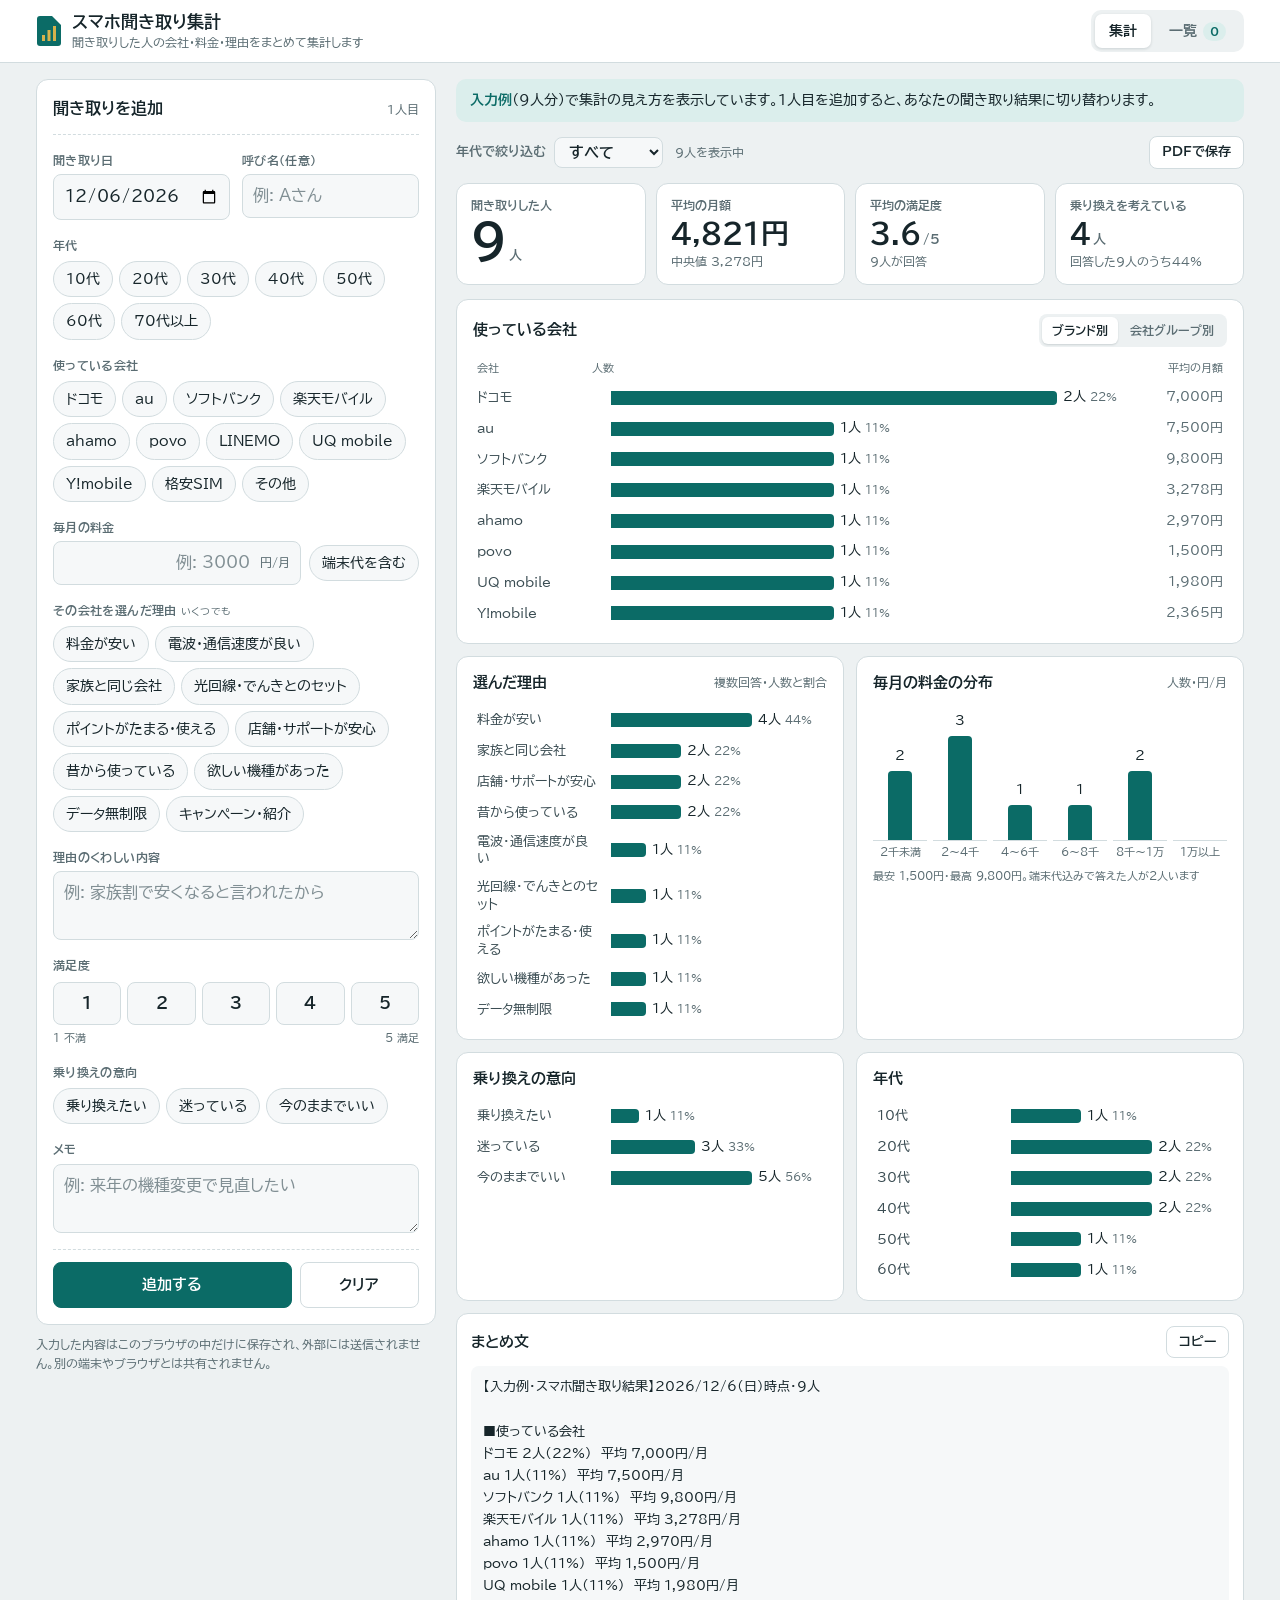
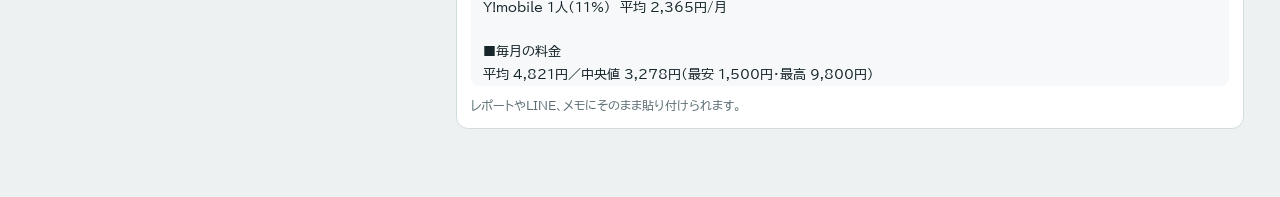
==== commit cade397e: "聞き取り集計にPDFで保存を追加 集計（数値・グラフ・主な声）と回答一覧をA4に組み、html2canvasとjsPDFで PDFにして保存する。一覧は行の途中で切らずに次のページへ送る。  Co-A" ====
--- a/public/survey/index.html
+++ b/public/survey/index.html
@@ -320,6 +320,43 @@
   .item-act .meta { margin-right: auto; font-size: 12px; color: var(--muted); }
   .empty { padding: 28px 16px; text-align: center; color: var(--muted); background: var(--surface); border: 1px dashed var(--line); border-radius: 12px; }
   .empty b { display: block; color: var(--ink); margin-bottom: 4px; }
+
+  /* PDF用の紙面（画面外で組んで画像化する。紙なので常にライト配色） */
+  .pdf-root { position: absolute; left: -10000px; top: 0; width: 760px; }
+  .pdf-page {
+    --bg: #edf1f2; --surface: #ffffff; --field: #f6f8f9; --ink: #16252a; --ink2: #3b4d53; --muted: #5b6d73;
+    --line: #d2dcdf; --accent: #0b6b66; --accent-hover: #0b6b66; --on-accent: #ffffff; --accent-soft: #dbeeec; --shadow: transparent;
+    color-scheme: light;
+    width: 760px;
+    height: 1075px;
+    padding: 36px 36px 24px;
+    background: #ffffff;
+    color: var(--ink);
+    display: flex;
+    flex-direction: column;
+    gap: 12px;
+  }
+  .pdf-body { flex: 1; min-height: 0; overflow: hidden; display: flex; flex-direction: column; gap: 12px; }
+  .pdf-foot { display: flex; justify-content: space-between; font-size: 10px; color: var(--muted); border-top: 1px solid var(--line); padding-top: 6px; }
+  .pdf-head { display: flex; align-items: flex-end; justify-content: space-between; gap: 12px; padding-bottom: 10px; border-bottom: 2px solid var(--ink); }
+  .pdf-title { font-size: 22px; font-weight: 700; }
+  .pdf-sub { font-size: 12px; color: var(--muted); }
+  .pdf-head svg { width: 26px; height: 32px; }
+  .pdf-page .kpis { grid-template-columns: repeat(4, minmax(0, 1fr)); margin: 0; }
+  .pdf-page .cards { grid-template-columns: repeat(2, minmax(0, 1fr)); }
+  .pdf-page .bars.has-x .bar-row, .pdf-page .bars-head { grid-template-columns: minmax(5.5em, 9.5em) minmax(0, 1fr) 6.5em; }
+  .pdf-page .bx, .pdf-page .bars-head span:last-child { display: block; }
+  .pdf-page .bl .sub { display: none; }
+  .pdf-page .card { break-inside: avoid; }
+  .pdf-sec h2 { font-size: 15px; margin: 0 0 8px; }
+  .pdf-voices { margin: 0; padding-left: 1.2em; font-size: 12px; line-height: 1.7; }
+  .pdf-voices span { color: var(--muted); }
+  .pdf-table { width: 100%; border-collapse: collapse; font-size: 11px; line-height: 1.45; }
+  .pdf-table th { text-align: left; font-weight: 700; color: var(--muted); border-bottom: 1px solid var(--ink); padding: 4px 6px; white-space: nowrap; }
+  .pdf-table td { border-bottom: 1px solid var(--line); padding: 5px 6px; vertical-align: top; overflow-wrap: anywhere; }
+  .pdf-table .r { text-align: right; white-space: nowrap; font-variant-numeric: tabular-nums; }
+  .pdf-table .n { white-space: nowrap; overflow-wrap: normal; }
+  .filters .pdf-btn { margin-left: auto; }
 
   /* ツールチップ・トースト */
   .tip {
@@ -422,6 +459,7 @@
           <select id="fAge"><option value="">すべて</option></select>
         </label>
         <span class="hint" id="fNote"></span>
+        <button type="button" class="btn small pdf-btn" data-pdf>PDFで保存</button>
       </div>
       <div id="statsBody">
         <div class="kpis">
@@ -471,9 +509,10 @@
       <div class="list-h">
         <input id="q" type="search" placeholder="会社・理由・メモで検索" aria-label="一覧を検索">
         <button type="button" class="btn" id="copyTsv">表計算用にコピー</button>
+        <button type="button" class="btn" data-pdf>PDFで保存</button>
       </div>
       <div id="list"></div>
-      <p class="tiny">「表計算用にコピー」は表示中の一覧をコピーします。Excelやスプレッドシートにそのまま貼り付けられます。</p>
+      <p class="tiny">「表計算用にコピー」は表示中の一覧をコピーします。Excelやスプレッドシートにそのまま貼り付けられます。「PDFで保存」は集計のグラフと回答一覧をA4のPDFにします（年代で絞り込んでいるときは、その年代だけ）。</p>
     </section>
   </div>
 </div>
@@ -992,6 +1031,185 @@
   statsPanel.addEventListener("focusout", hideTip);
   addEventListener("scroll", hideTip, { passive: true });
 
+  // ── PDFで保存（集計＋回答一覧をA4に組んで画像化） ──
+  const LIBS = [
+    ["https://cdnjs.cloudflare.com/ajax/libs/html2canvas/1.4.1/html2canvas.min.js", "sha384-ZZ1pncU3bQe8y31yfZdMFdSpttDoPmOZg2wguVK9almUodir1PghgT0eY7Mrty8H"],
+    ["https://cdnjs.cloudflare.com/ajax/libs/jspdf/2.5.1/jspdf.umd.min.js", "sha384-JcnsjUPPylna1s1fvi1u12X5qjY5OL56iySh75FdtrwhO/SWXgMjoVqcKyIIWOLk"],
+  ];
+  const loadScript = ([src, integrity]) => new Promise((resolve, reject) => {
+    if ([...document.scripts].some((x) => x.src === src)) { resolve(); return; }
+    const el = document.createElement("script");
+    el.src = src;
+    el.integrity = integrity;
+    el.crossOrigin = "anonymous";
+    el.onload = resolve;
+    el.onerror = () => reject(new Error("load"));
+    document.head.appendChild(el);
+  });
+
+  function pdfBlocks() {
+    renderStats();
+    const sample = showingSample();
+    const list = source();
+    const s = calc(list);
+    const age = ageFilter();
+    const strip = (el) => { el.removeAttribute("id"); el.querySelectorAll("[id]").forEach((x) => x.removeAttribute("id")); return el; };
+    const card = (sel) => strip($(sel).closest(".card").cloneNode(true));
+    const blocks = [];
+
+    const head = document.createElement("div");
+    head.className = "pdf-head";
+    head.innerHTML = `<div><div class="pdf-title">スマホ聞き取り結果${sample ? "（入力例）" : ""}</div>
+      <div class="pdf-sub">対象: ${esc(age || "全員")}・${s.n}人　作成: ${esc(fmtDate(today()))}</div></div>` + $(".brand svg").outerHTML;
+    blocks.push(head);
+    blocks.push(strip($("#statsBody .kpis").cloneNode(true)));
+
+    const co = card("#cCo");
+    const seg = co.querySelector(".seg");
+    if (seg) {
+      const note = document.createElement("span");
+      note.className = "hint";
+      note.textContent = groupMode === "group" ? "会社グループ別" : "ブランド別";
+      seg.replaceWith(note);
+    }
+    blocks.push(co);
+    for (const pair of [["#cReason", "#cFee"], ["#cIntent", "#cAge"]]) {
+      const row = document.createElement("div");
+      row.className = "cards";
+      pair.forEach((sel) => row.appendChild(card(sel)));
+      blocks.push(row);
+    }
+
+    const voices = [...list].sort((x, y) => y.updatedAt - x.updatedAt).filter((a) => a.reasonText).slice(0, 8);
+    if (voices.length) {
+      const v = document.createElement("div");
+      v.className = "pdf-sec";
+      v.innerHTML = `<h2>主な声</h2><ul class="pdf-voices">${voices.map((a) => `<li>${esc(a.reasonText)} <span>（${esc([a.age, coName(a)].filter(Boolean).join("・"))}）</span></li>`).join("")}</ul>`;
+      blocks.push(v);
+    }
+
+    const rows = [...list].sort((x, y) => (x.date || "").localeCompare(y.date || "") || x.createdAt - y.createdAt).map((a) => {
+      const tr = document.createElement("tr");
+      tr.innerHTML = [
+        esc(fmtDate(a.date, false)), esc(a.nick), esc(a.age), esc(coName(a)),
+        num(a.fee) ? yen(num(a.fee)) + (a.devIncl ? "*" : "") : "",
+        esc(a.reasons.join("、")), a.sat ? `${a.sat}/5` : "", esc(a.intent),
+      ].map((v, i) => `<td${i === 4 || i === 6 ? ' class="r"' : i === 0 || i === 2 || i === 7 ? ' class="n"' : ""}>${v}</td>`).join("");
+      return tr;
+    });
+    if (rows.length) blocks.push({ title: `回答一覧（${rows.length}人）${s.devIncl ? "　*は端末代込み" : ""}`, rows });
+    return { blocks, sample, age };
+  }
+
+  function newPdfPage(root) {
+    const page = document.createElement("div");
+    page.className = "pdf-page";
+    page.innerHTML = `<div class="pdf-body"></div><div class="pdf-foot"><span>スマホ聞き取り集計</span><span class="pdf-no"></span></div>`;
+    root.appendChild(page);
+    return page.firstElementChild;
+  }
+  const overflows = (body) => body.scrollHeight > body.clientHeight + 1;
+
+  // 1ページに収まるだけ詰め、はみ出したら次のページへ。一覧は行の途中で切らない
+  function layoutPdf(root, blocks) {
+    let body = newPdfPage(root);
+    const place = (el) => {
+      body.appendChild(el);
+      if (overflows(body) && body.children.length > 1) {
+        el.remove();
+        body = newPdfPage(root);
+        body.appendChild(el);
+      }
+    };
+    for (const b of blocks) {
+      if (b instanceof Element) { place(b); continue; }
+      const sec = (title) => {
+        const d = document.createElement("div");
+        d.className = "pdf-sec";
+        d.innerHTML = `<h2>${esc(title)}</h2><table class="pdf-table"><thead><tr><th>日付</th><th>呼び名</th><th>年代</th><th>会社</th><th class="r">月額</th><th>選んだ理由</th><th class="r">満足度</th><th>乗り換え</th></tr></thead><tbody></tbody></table>`;
+        return d;
+      };
+      let title = b.title;
+      let d = sec(title);
+      place(d);
+      let tbody = d.querySelector("tbody");
+      for (const tr of b.rows) {
+        tbody.appendChild(tr);
+        if (!overflows(body)) continue;
+        tr.remove();
+        if (tbody.children.length) title = "回答一覧（つづき）";
+        else d.remove();
+        body = newPdfPage(root);
+        d = sec(title);
+        body.appendChild(d);
+        tbody = d.querySelector("tbody");
+        tbody.appendChild(tr);
+      }
+    }
+    const pages = [...root.querySelectorAll(".pdf-page")];
+    pages.forEach((p, i) => { p.querySelector(".pdf-no").textContent = `${i + 1} / ${pages.length}`; });
+    return pages;
+  }
+
+  async function savePdfFile(blob, filename) {
+    if (window.claude && typeof window.claude.use === "function") {
+      let dl = null;
+      try { dl = await window.claude.use("downloads"); } catch (e) { dl = null; }
+      if (dl) {
+        try {
+          await dl.save({ filename, data: blob });
+          toast("PDFを保存しました");
+        } catch (e) {
+          toast(e && e.code === "declined" ? "PDFの保存をやめました" : "このページではPDFを保存できませんでした");
+        }
+        return;
+      }
+    }
+    const url = URL.createObjectURL(blob);
+    const a = document.createElement("a");
+    a.href = url;
+    a.download = filename;
+    document.body.appendChild(a);
+    a.click();
+    a.remove();
+    setTimeout(() => URL.revokeObjectURL(url), 30000);
+    toast("PDFを保存しました");
+  }
+
+  let pdfBusy = false;
+  async function makePdf() {
+    if (pdfBusy) return;
+    if (!loaded) { toast("読み込みが終わってから押してください"); return; }
+    pdfBusy = true;
+    const btns = document.querySelectorAll("[data-pdf]");
+    btns.forEach((b) => { b.disabled = true; b.textContent = "PDFを作成中…"; });
+    const root = document.createElement("div");
+    root.className = "pdf-root";
+    root.setAttribute("aria-hidden", "true");
+    try {
+      await Promise.all(LIBS.map(loadScript));
+      if (document.fonts && document.fonts.ready) await document.fonts.ready;
+      const { blocks, sample, age } = pdfBlocks();
+      document.body.appendChild(root);
+      const pages = layoutPdf(root, blocks);
+      const pdf = new window.jspdf.jsPDF({ orientation: "portrait", unit: "mm", format: "a4" });
+      for (let i = 0; i < pages.length; i++) {
+        const canvas = await window.html2canvas(pages[i], { scale: 2, backgroundColor: "#ffffff", logging: false });
+        if (i) pdf.addPage();
+        pdf.addImage(canvas.toDataURL("image/jpeg", 0.92), "JPEG", 0, 0, 210, 297);
+      }
+      const name = `スマホ聞き取り結果${sample ? "_入力例" : ""}${age ? "_" + age : ""}_${today()}.pdf`;
+      await savePdfFile(pdf.output("blob"), name);
+    } catch (e) {
+      toast(e && e.message === "load" ? "PDFの部品を読み込めませんでした。通信状態を確かめてください" : "PDFを作れませんでした");
+    } finally {
+      root.remove();
+      pdfBusy = false;
+      btns.forEach((b) => { b.disabled = false; b.textContent = "PDFで保存"; });
+    }
+  }
+  document.querySelectorAll("[data-pdf]").forEach((b) => b.addEventListener("click", makePdf));
+
   // ── 表示の切り替え ──
   const wide = matchMedia("(min-width: 900px)");
   let view = "form";
